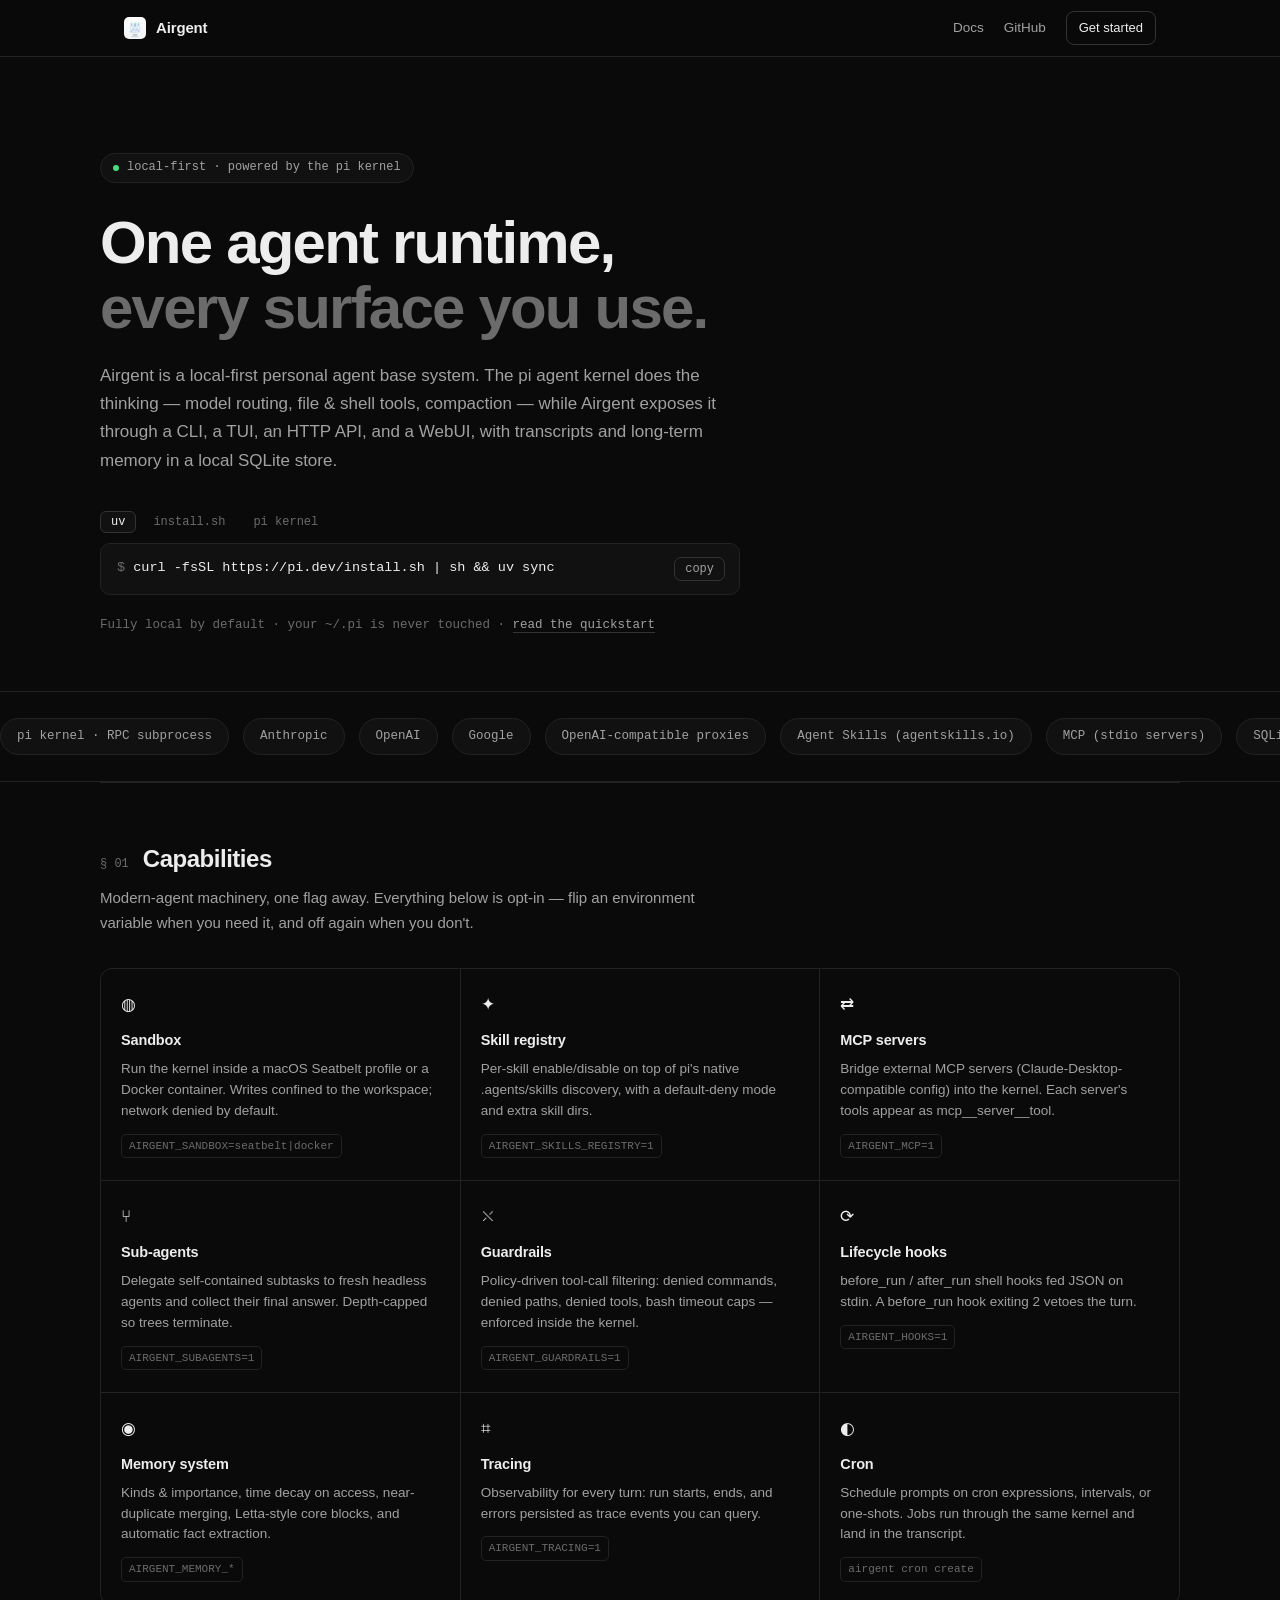
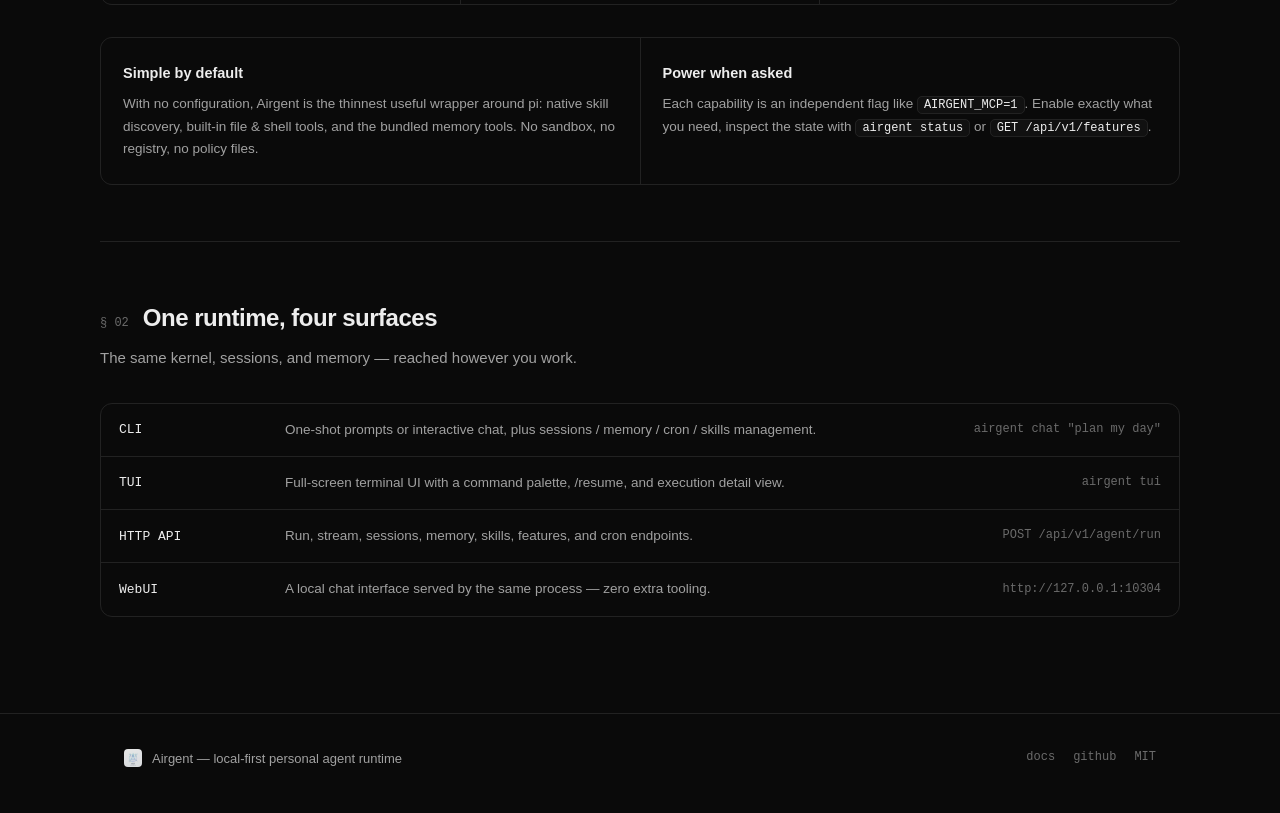
==== site/index.html @ 1155901c "feat(site): add project homepage and docs site for GitHub Pages Static site inspired by omp.sh: dark" ====
<!DOCTYPE html>
<html lang="en">
<head>
<meta charset="utf-8">
<meta name="viewport" content="width=device-width, initial-scale=1">
<title>Airgent — a local-first personal agent runtime</title>
<meta name="description" content="Airgent is a local-first personal agent runtime on the pi kernel: CLI, TUI, API, and WebUI over one local runtime, with opt-in sandbox, skills, MCP, subagents, guardrails, hooks, and an upgraded memory system.">
<link rel="icon" type="image/png" href="assets/airgent.png">
<link rel="stylesheet" href="assets/style.css">
</head>
<body>

<nav class="nav">
  <div class="nav-inner">
    <a class="brand" href="index.html"><img src="assets/airgent.png" alt="">Airgent</a>
    <div class="nav-spacer"></div>
    <a class="nav-link" href="docs.html">Docs</a>
    <a class="nav-link" href="https://github.com/Holidayrabbit/Airgent">GitHub</a>
    <a class="nav-cta" href="docs.html#/quickstart">Get started</a>
  </div>
</nav>

<header class="hero container">
  <div class="hero-kicker"><span class="dot"></span>local-first · powered by the pi kernel</div>
  <h1>One agent runtime,<br><span class="dim">every surface you use.</span></h1>
  <p class="sub">
    Airgent is a local-first personal agent base system. The pi agent kernel does the
    thinking — model routing, file &amp; shell tools, compaction — while Airgent exposes it
    through a CLI, a TUI, an HTTP API, and a WebUI, with transcripts and long-term memory
    in a local SQLite store.
  </p>

  <div class="install">
    <div style="flex:1">
      <div class="install-tabs" role="tablist">
        <button class="active" data-tab="uv">uv</button>
        <button data-tab="script">install.sh</button>
        <button data-tab="pi">pi kernel</button>
      </div>
      <div class="install-cmd">
        <code><span class="dollar">$</span> <span id="install-text">curl -fsSL https://pi.dev/install.sh | sh &amp;&amp; uv sync</span></code>
        <button class="copy-btn" data-copy-target="install-text">copy</button>
      </div>
    </div>
  </div>

  <div class="hero-meta">
    Fully local by default · your <code>~/.pi</code> is never touched · <a href="docs.html#/quickstart">read the quickstart</a>
  </div>
</header>

<div class="eco" aria-hidden="true">
  <div class="eco-track" id="eco-track">
    <span class="chip">pi kernel · RPC subprocess</span>
    <span class="chip">Anthropic</span>
    <span class="chip">OpenAI</span>
    <span class="chip">Google</span>
    <span class="chip">OpenAI-compatible proxies</span>
    <span class="chip">Agent Skills (agentskills.io)</span>
    <span class="chip">MCP (stdio servers)</span>
    <span class="chip">SQLite · WAL</span>
    <span class="chip">macOS Seatbelt</span>
    <span class="chip">Docker</span>
    <span class="chip">FastAPI</span>
    <span class="chip">Typer CLI</span>
    <span class="chip">prompt-toolkit TUI</span>
  </div>
</div>

<section class="section container">
  <div class="section-head"><span class="section-num">§ 01</span><h2>Capabilities</h2></div>
  <p class="section-sub">
    Modern-agent machinery, one flag away. Everything below is opt-in — flip an
    environment variable when you need it, and off again when you don't.
  </p>
  <div class="grid">
    <div class="card">
      <div class="icon">◍</div>
      <h3>Sandbox</h3>
      <p>Run the kernel inside a macOS Seatbelt profile or a Docker container. Writes confined to the workspace; network denied by default.</p>
      <span class="flag">AIRGENT_SANDBOX=seatbelt|docker</span>
    </div>
    <div class="card">
      <div class="icon">✦</div>
      <h3>Skill registry</h3>
      <p>Per-skill enable/disable on top of pi's native .agents/skills discovery, with a default-deny mode and extra skill dirs.</p>
      <span class="flag">AIRGENT_SKILLS_REGISTRY=1</span>
    </div>
    <div class="card">
      <div class="icon">⇄</div>
      <h3>MCP servers</h3>
      <p>Bridge external MCP servers (Claude-Desktop-compatible config) into the kernel. Each server's tools appear as mcp__server__tool.</p>
      <span class="flag">AIRGENT_MCP=1</span>
    </div>
    <div class="card">
      <div class="icon">⑂</div>
      <h3>Sub-agents</h3>
      <p>Delegate self-contained subtasks to fresh headless agents and collect their final answer. Depth-capped so trees terminate.</p>
      <span class="flag">AIRGENT_SUBAGENTS=1</span>
    </div>
    <div class="card">
      <div class="icon">⛌</div>
      <h3>Guardrails</h3>
      <p>Policy-driven tool-call filtering: denied commands, denied paths, denied tools, bash timeout caps — enforced inside the kernel.</p>
      <span class="flag">AIRGENT_GUARDRAILS=1</span>
    </div>
    <div class="card">
      <div class="icon">⟳</div>
      <h3>Lifecycle hooks</h3>
      <p>before_run / after_run shell hooks fed JSON on stdin. A before_run hook exiting 2 vetoes the turn.</p>
      <span class="flag">AIRGENT_HOOKS=1</span>
    </div>
    <div class="card">
      <div class="icon">◉</div>
      <h3>Memory system</h3>
      <p>Kinds &amp; importance, time decay on access, near-duplicate merging, Letta-style core blocks, and automatic fact extraction.</p>
      <span class="flag">AIRGENT_MEMORY_*</span>
    </div>
    <div class="card">
      <div class="icon">⌗</div>
      <h3>Tracing</h3>
      <p>Observability for every turn: run starts, ends, and errors persisted as trace events you can query.</p>
      <span class="flag">AIRGENT_TRACING=1</span>
    </div>
    <div class="card">
      <div class="icon">◐</div>
      <h3>Cron</h3>
      <p>Schedule prompts on cron expressions, intervals, or one-shots. Jobs run through the same kernel and land in the transcript.</p>
      <span class="flag">airgent cron create</span>
    </div>
  </div>

  <div class="optin">
    <div>
      <h3>Simple by default</h3>
      <p>With no configuration, Airgent is the thinnest useful wrapper around pi: native skill discovery, built-in file &amp; shell tools, and the bundled memory tools. No sandbox, no registry, no policy files.</p>
    </div>
    <div>
      <h3>Power when asked</h3>
      <p>Each capability is an independent flag like <code class="inline">AIRGENT_MCP=1</code>. Enable exactly what you need, inspect the state with <code class="inline">airgent status</code> or <code class="inline">GET /api/v1/features</code>.</p>
    </div>
  </div>
</section>

<section class="section container">
  <div class="section-head"><span class="section-num">§ 02</span><h2>One runtime, four surfaces</h2></div>
  <p class="section-sub">The same kernel, sessions, and memory — reached however you work.</p>
  <div class="surfaces">
    <div class="surfaces-row"><span class="name">CLI</span><span class="desc">One-shot prompts or interactive chat, plus sessions / memory / cron / skills management.</span><span class="cmd">airgent chat "plan my day"</span></div>
    <div class="surfaces-row"><span class="name">TUI</span><span class="desc">Full-screen terminal UI with a command palette, /resume, and execution detail view.</span><span class="cmd">airgent tui</span></div>
    <div class="surfaces-row"><span class="name">HTTP API</span><span class="desc">Run, stream, sessions, memory, skills, features, and cron endpoints.</span><span class="cmd">POST /api/v1/agent/run</span></div>
    <div class="surfaces-row"><span class="name">WebUI</span><span class="desc">A local chat interface served by the same process — zero extra tooling.</span><span class="cmd">http://127.0.0.1:10304</span></div>
  </div>
</section>

<footer>
  <div class="container footer-inner">
    <div class="left"><img src="assets/airgent.png" alt="">Airgent — local-first personal agent runtime</div>
    <div class="right">
      <a href="docs.html">docs</a>
      <a href="https://github.com/Holidayrabbit/Airgent">github</a>
      <span>MIT</span>
    </div>
  </div>
</footer>

<script src="assets/main.js"></script>
</body>
</html>
---- site/assets/style.css ----
/* Airgent site — minimal dark system, inspired by omp.sh */

:root {
  --bg: #0a0a0a;
  --bg-raised: #111111;
  --bg-hover: #161616;
  --border: #222222;
  --border-strong: #333333;
  --text: #ededed;
  --text-dim: #a1a1a1;
  --text-faint: #6b6b6b;
  --accent: #eaeaea;
  --green: #4ade80;
  --mono: ui-monospace, "JetBrains Mono", "SF Mono", Menlo, Consolas, monospace;
  --sans: -apple-system, BlinkMacSystemFont, "Segoe UI", "Inter", Roboto, "Helvetica Neue", sans-serif;
  --maxw: 1080px;
}

* { box-sizing: border-box; margin: 0; padding: 0; }

html { scroll-behavior: smooth; color-scheme: dark; }

body {
  background: var(--bg);
  color: var(--text);
  font-family: var(--sans);
  font-size: 15px;
  line-height: 1.65;
  -webkit-font-smoothing: antialiased;
  text-rendering: optimizeLegibility;
}

::selection { background: #ffffff22; }

a { color: inherit; text-decoration: none; }

.container { max-width: var(--maxw); margin: 0 auto; padding: 0 24px; }

/* ---------------------------------------------------------------- nav */
.nav {
  position: sticky; top: 0; z-index: 50;
  background: rgba(10, 10, 10, 0.82);
  backdrop-filter: blur(12px);
  -webkit-backdrop-filter: blur(12px);
  border-bottom: 1px solid var(--border);
}
.nav-inner {
  display: flex; align-items: center; gap: 20px;
  height: 56px; max-width: var(--maxw); margin: 0 auto; padding: 0 24px;
}
.brand { display: flex; align-items: center; gap: 10px; font-weight: 600; letter-spacing: -0.01em; }
.brand img { width: 22px; height: 22px; border-radius: 5px; }
.nav-spacer { flex: 1; }
.nav a.nav-link { color: var(--text-dim); font-size: 13.5px; transition: color .15s; }
.nav a.nav-link:hover { color: var(--text); }
.nav a.nav-cta {
  font-size: 13px; color: var(--text);
  border: 1px solid var(--border-strong); border-radius: 8px;
  padding: 5px 12px; transition: border-color .15s, background .15s;
}
.nav a.nav-cta:hover { border-color: #555; background: var(--bg-hover); }

/* ---------------------------------------------------------------- hero */
.hero { padding: 96px 0 56px; }
.hero-kicker {
  display: inline-flex; align-items: center; gap: 8px;
  font-family: var(--mono); font-size: 12px; color: var(--text-dim);
  border: 1px solid var(--border); border-radius: 999px;
  padding: 4px 12px; margin-bottom: 28px;
  background: var(--bg-raised);
}
.hero-kicker .dot { width: 6px; height: 6px; border-radius: 50%; background: var(--green); }
.hero h1 {
  font-size: clamp(38px, 6vw, 60px);
  line-height: 1.08; letter-spacing: -0.03em; font-weight: 650;
  max-width: 820px;
}
.hero h1 .dim { color: var(--text-faint); }
.hero p.sub {
  margin-top: 22px; font-size: 17px; color: var(--text-dim); max-width: 640px;
}

/* install box */
.install { margin-top: 36px; display: flex; gap: 10px; align-items: stretch; max-width: 640px; }
.install-tabs { display: flex; gap: 6px; margin-bottom: 10px; }
.install-tabs button {
  font-family: var(--mono); font-size: 12px; color: var(--text-faint);
  background: none; border: 1px solid transparent; border-radius: 6px;
  padding: 3px 10px; cursor: pointer;
}
.install-tabs button.active { color: var(--text); border-color: var(--border-strong); background: var(--bg-raised); }
.install-cmd {
  flex: 1; display: flex; align-items: center; justify-content: space-between; gap: 12px;
  background: var(--bg-raised); border: 1px solid var(--border); border-radius: 10px;
  padding: 13px 14px 13px 16px;
  font-family: var(--mono); font-size: 13.5px;
}
.install-cmd .dollar { color: var(--text-faint); user-select: none; }
.install-cmd code { color: var(--text); overflow-x: auto; white-space: nowrap; }
.copy-btn {
  flex-shrink: 0; font-family: var(--mono); font-size: 12px;
  color: var(--text-dim); background: none; border: 1px solid var(--border-strong);
  border-radius: 7px; padding: 4px 10px; cursor: pointer; transition: all .15s;
}
.copy-btn:hover { color: var(--text); border-color: #555; }
.copy-btn.copied { color: var(--green); border-color: #2c4a38; }

.hero-meta { margin-top: 20px; font-family: var(--mono); font-size: 12.5px; color: var(--text-faint); }
.hero-meta a { color: var(--text-dim); border-bottom: 1px solid var(--border-strong); }
.hero-meta a:hover { color: var(--text); }

/* ---------------------------------------------------------------- sections */
.section { padding: 56px 0; border-top: 1px solid var(--border); }
.section-head { display: flex; align-items: baseline; gap: 14px; margin-bottom: 8px; }
.section-num { font-family: var(--mono); font-size: 12px; color: var(--text-faint); }
.section h2 { font-size: 24px; letter-spacing: -0.02em; font-weight: 620; }
.section .section-sub { color: var(--text-dim); max-width: 620px; margin-bottom: 32px; }

/* feature grid */
.grid { display: grid; grid-template-columns: repeat(3, 1fr); gap: 1px; background: var(--border); border: 1px solid var(--border); border-radius: 12px; overflow: hidden; }
.card { background: var(--bg); padding: 22px 20px; transition: background .15s; }
.card:hover { background: var(--bg-hover); }
.card .icon { font-size: 17px; margin-bottom: 10px; }
.card h3 { font-size: 14.5px; font-weight: 600; margin-bottom: 6px; letter-spacing: -0.01em; }
.card p { font-size: 13.5px; color: var(--text-dim); line-height: 1.55; }
.card .flag { display: inline-block; margin-top: 12px; font-family: var(--mono); font-size: 11px; color: var(--text-faint); border: 1px solid var(--border); border-radius: 5px; padding: 2px 7px; }

/* ecosystem marquee */
.eco { overflow: hidden; border-top: 1px solid var(--border); border-bottom: 1px solid var(--border); padding: 26px 0; }
.eco-track { display: flex; gap: 14px; width: max-content; animation: scroll 36s linear infinite; }
.eco:hover .eco-track { animation-play-state: paused; }
@keyframes scroll { from { transform: translateX(0); } to { transform: translateX(-50%); } }
.chip {
  font-family: var(--mono); font-size: 12.5px; color: var(--text-dim);
  border: 1px solid var(--border); border-radius: 999px; padding: 7px 16px;
  white-space: nowrap; background: var(--bg-raised);
}

/* default-off banner */
.optin { display: grid; grid-template-columns: 1fr 1fr; gap: 1px; background: var(--border); border: 1px solid var(--border); border-radius: 12px; overflow: hidden; margin-top: 32px; }
.optin > div { background: var(--bg); padding: 24px 22px; }
.optin h3 { font-size: 14.5px; margin-bottom: 8px; font-weight: 600; }
.optin p { font-size: 13.5px; color: var(--text-dim); }
.optin code.inline { font-family: var(--mono); font-size: 12px; color: var(--text); background: var(--bg-raised); border: 1px solid var(--border); border-radius: 5px; padding: 1px 6px; }

/* surfaces table */
.surfaces { margin-top: 30px; border: 1px solid var(--border); border-radius: 12px; overflow: hidden; }
.surfaces-row { display: grid; grid-template-columns: 150px 1fr auto; gap: 16px; padding: 15px 18px; border-bottom: 1px solid var(--border); align-items: center; }
.surfaces-row:last-child { border-bottom: none; }
.surfaces-row .name { font-family: var(--mono); font-size: 13px; color: var(--text); }
.surfaces-row .desc { font-size: 13.5px; color: var(--text-dim); }
.surfaces-row .cmd { font-family: var(--mono); font-size: 12px; color: var(--text-faint); }
@media (max-width: 720px) { .surfaces-row { grid-template-columns: 110px 1fr; } .surfaces-row .cmd { display: none; } }

/* ---------------------------------------------------------------- footer */
footer { border-top: 1px solid var(--border); padding: 34px 0 44px; margin-top: 40px; }
.footer-inner { display: flex; align-items: center; justify-content: space-between; gap: 16px; flex-wrap: wrap; }
.footer-inner .left { display: flex; align-items: center; gap: 10px; color: var(--text-dim); font-size: 13px; }
.footer-inner .left img { width: 18px; height: 18px; border-radius: 4px; opacity: .9; }
.footer-inner .right { font-family: var(--mono); font-size: 12px; color: var(--text-faint); display: flex; gap: 18px; }
.footer-inner .right a:hover { color: var(--text); }

/* ================================================================= DOCS */
.docs-shell { display: grid; grid-template-columns: 240px minmax(0, 1fr); gap: 48px; max-width: 1140px; margin: 0 auto; padding: 0 24px; }
@media (max-width: 860px) {
  .docs-shell { grid-template-columns: 1fr; gap: 0; }
  .sidebar { position: static !important; border-right: none !important; padding: 20px 0 0 !important; }
  .sidebar .group { margin-bottom: 8px; }
  .sidebar .links { display: none; }
  .sidebar .group.open .links { display: block; }
}

.sidebar { position: sticky; top: 56px; height: calc(100vh - 56px); overflow-y: auto; padding: 32px 20px 40px 0; border-right: 1px solid var(--border); }
.sidebar .group { margin-bottom: 26px; }
.sidebar .group-label { font-family: var(--mono); font-size: 11px; text-transform: uppercase; letter-spacing: .08em; color: var(--text-faint); margin-bottom: 10px; }
.sidebar .links a { display: block; font-size: 13.5px; color: var(--text-dim); padding: 4px 10px; border-radius: 6px; margin-left: -10px; }
.sidebar .links a:hover { color: var(--text); background: var(--bg-hover); }
.sidebar .links a.active { color: var(--text); background: var(--bg-raised); }

.docs-main { padding: 40px 0 80px; min-width: 0; }
.crumb { font-family: var(--mono); font-size: 12px; color: var(--text-faint); margin-bottom: 18px; }
.crumb b { color: var(--text-dim); font-weight: 500; }

.doc-page { display: none; max-width: 720px; }
.doc-page.active { display: block; animation: fadein .18s ease; }
@keyframes fadein { from { opacity: 0; transform: translateY(4px); } to { opacity: 1; transform: none; } }

.doc-page .eyebrow { font-family: var(--mono); font-size: 12px; color: var(--text-faint); margin-bottom: 14px; }
.doc-page h1 { font-size: 32px; letter-spacing: -0.02em; font-weight: 650; margin-bottom: 14px; }
.doc-page h2 { font-size: 19px; font-weight: 620; letter-spacing: -0.01em; margin: 40px 0 12px; }
.doc-page h3 { font-size: 15.5px; font-weight: 600; margin: 28px 0 8px; }
.doc-page p { color: var(--text-dim); margin: 12px 0; }
.doc-page p strong, .doc-page li strong { color: var(--text); font-weight: 600; }
.doc-page ul, .doc-page ol { color: var(--text-dim); margin: 12px 0 12px 22px; }
.doc-page li { margin: 6px 0; }
.doc-page code.inline, p code, li code, td code {
  font-family: var(--mono); font-size: 12.5px; color: var(--text);
  background: var(--bg-raised); border: 1px solid var(--border); border-radius: 5px; padding: 1px 6px;
}

pre.block {
  background: var(--bg-raised); border: 1px solid var(--border); border-radius: 10px;
  padding: 14px 16px; overflow-x: auto; margin: 16px 0;
  font-family: var(--mono); font-size: 13px; line-height: 1.6; color: var(--text);
}
pre.block .c { color: var(--text-faint); }

table.tbl { width: 100%; border-collapse: collapse; margin: 18px 0; font-size: 13.5px; }
table.tbl th { text-align: left; font-family: var(--mono); font-size: 11.5px; text-transform: uppercase; letter-spacing: .06em; color: var(--text-faint); font-weight: 500; padding: 8px 12px; border-bottom: 1px solid var(--border-strong); }
table.tbl td { padding: 9px 12px; border-bottom: 1px solid var(--border); color: var(--text-dim); vertical-align: top; }
table.tbl tr:last-child td { border-bottom: none; }
table.tbl td:first-child { white-space: nowrap; }

.callout {
  border: 1px solid var(--border); border-left: 2px solid var(--text-dim);
  border-radius: 8px; background: var(--bg-raised);
  padding: 12px 16px; margin: 18px 0; font-size: 13.5px; color: var(--text-dim);
}
.callout b { color: var(--text); }

.pager { display: flex; justify-content: space-between; gap: 12px; margin-top: 56px; padding-top: 20px; border-top: 1px solid var(--border); }
.pager a { font-size: 13.5px; color: var(--text-dim); }
.pager a:hover { color: var(--text); }
.pager .label { display: block; font-family: var(--mono); font-size: 11px; color: var(--text-faint); margin-bottom: 3px; }
.pager a.next { text-align: right; }

@media (max-width: 860px) {
  .grid { grid-template-columns: repeat(2, 1fr); }
  .optin { grid-template-columns: 1fr; }
}
@media (max-width: 560px) {
  .grid { grid-template-columns: 1fr; }
  .hero { padding: 64px 0 40px; }
  .install { flex-direction: column; }
}
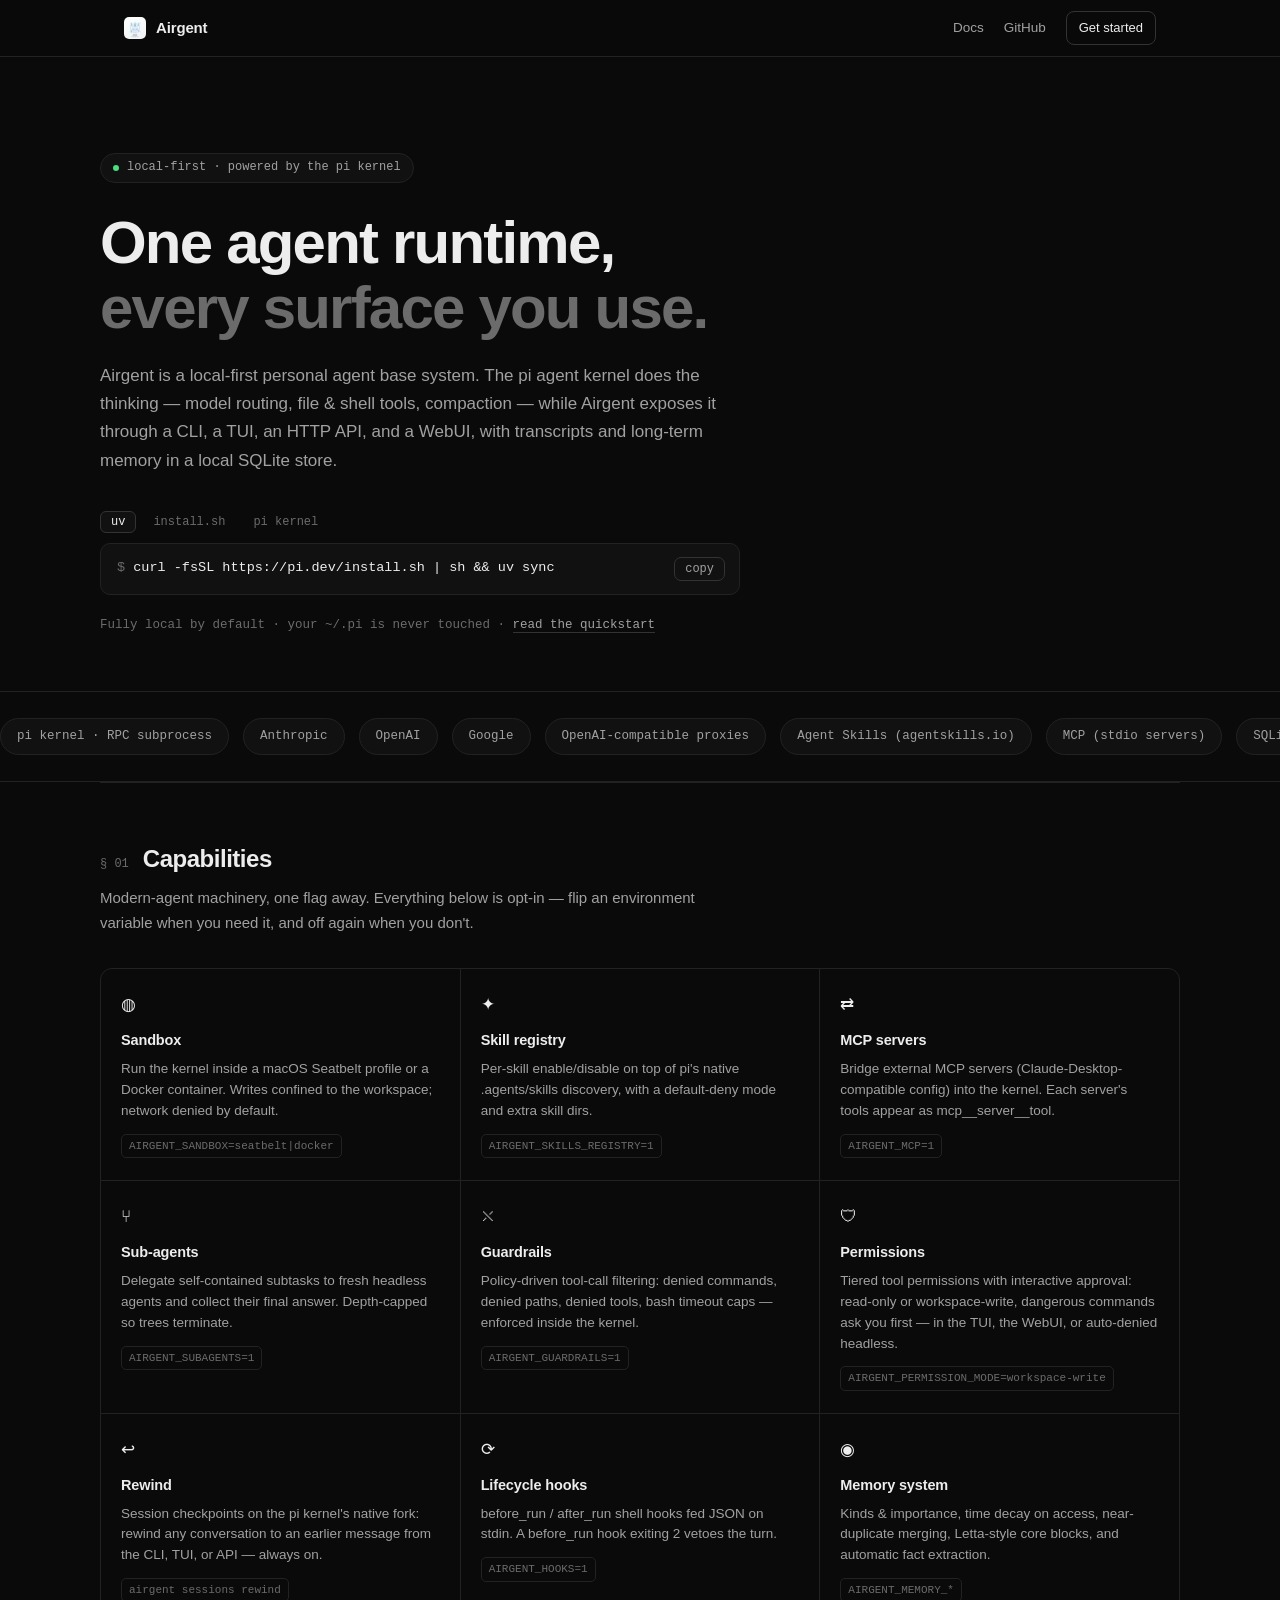
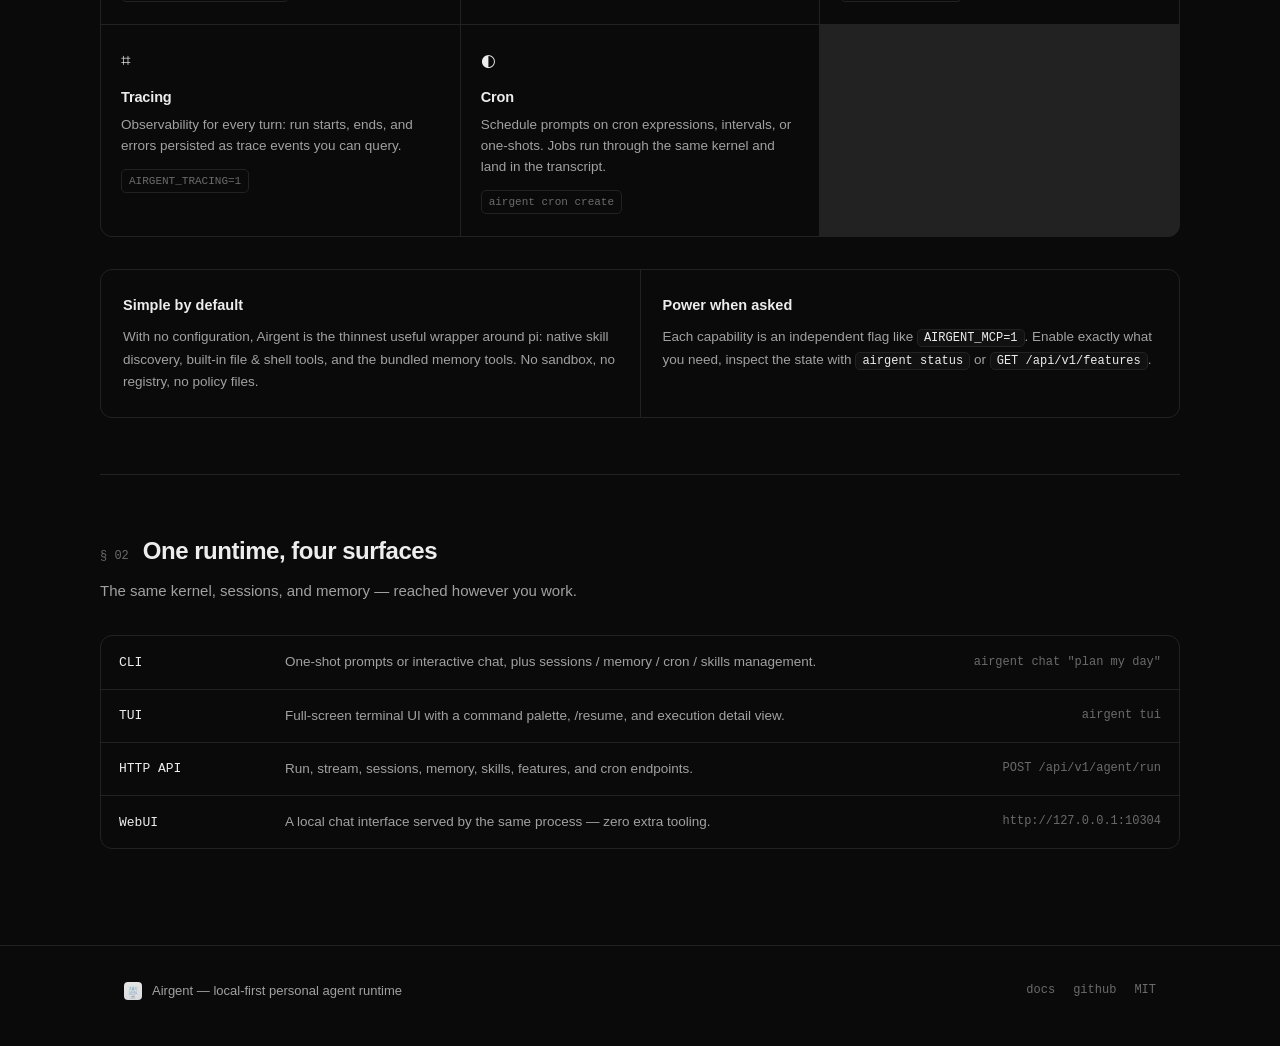
==== commit 0ce9bf78: "feat: interactive permission tiers and session rewind (pi fork checkpoints) Permission system (AIRGE" ====
--- a/site/index.html
+++ b/site/index.html
@@ -105,6 +105,18 @@
       <span class="flag">AIRGENT_GUARDRAILS=1</span>
     </div>
     <div class="card">
+      <div class="icon">🛡</div>
+      <h3>Permissions</h3>
+      <p>Tiered tool permissions with interactive approval: read-only or workspace-write, dangerous commands ask you first — in the TUI, the WebUI, or auto-denied headless.</p>
+      <span class="flag">AIRGENT_PERMISSION_MODE=workspace-write</span>
+    </div>
+    <div class="card">
+      <div class="icon">↩</div>
+      <h3>Rewind</h3>
+      <p>Session checkpoints on the pi kernel's native fork: rewind any conversation to an earlier message from the CLI, TUI, or API — always on.</p>
+      <span class="flag">airgent sessions rewind</span>
+    </div>
+    <div class="card">
       <div class="icon">⟳</div>
       <h3>Lifecycle hooks</h3>
       <p>before_run / after_run shell hooks fed JSON on stdin. A before_run hook exiting 2 vetoes the turn.</p>
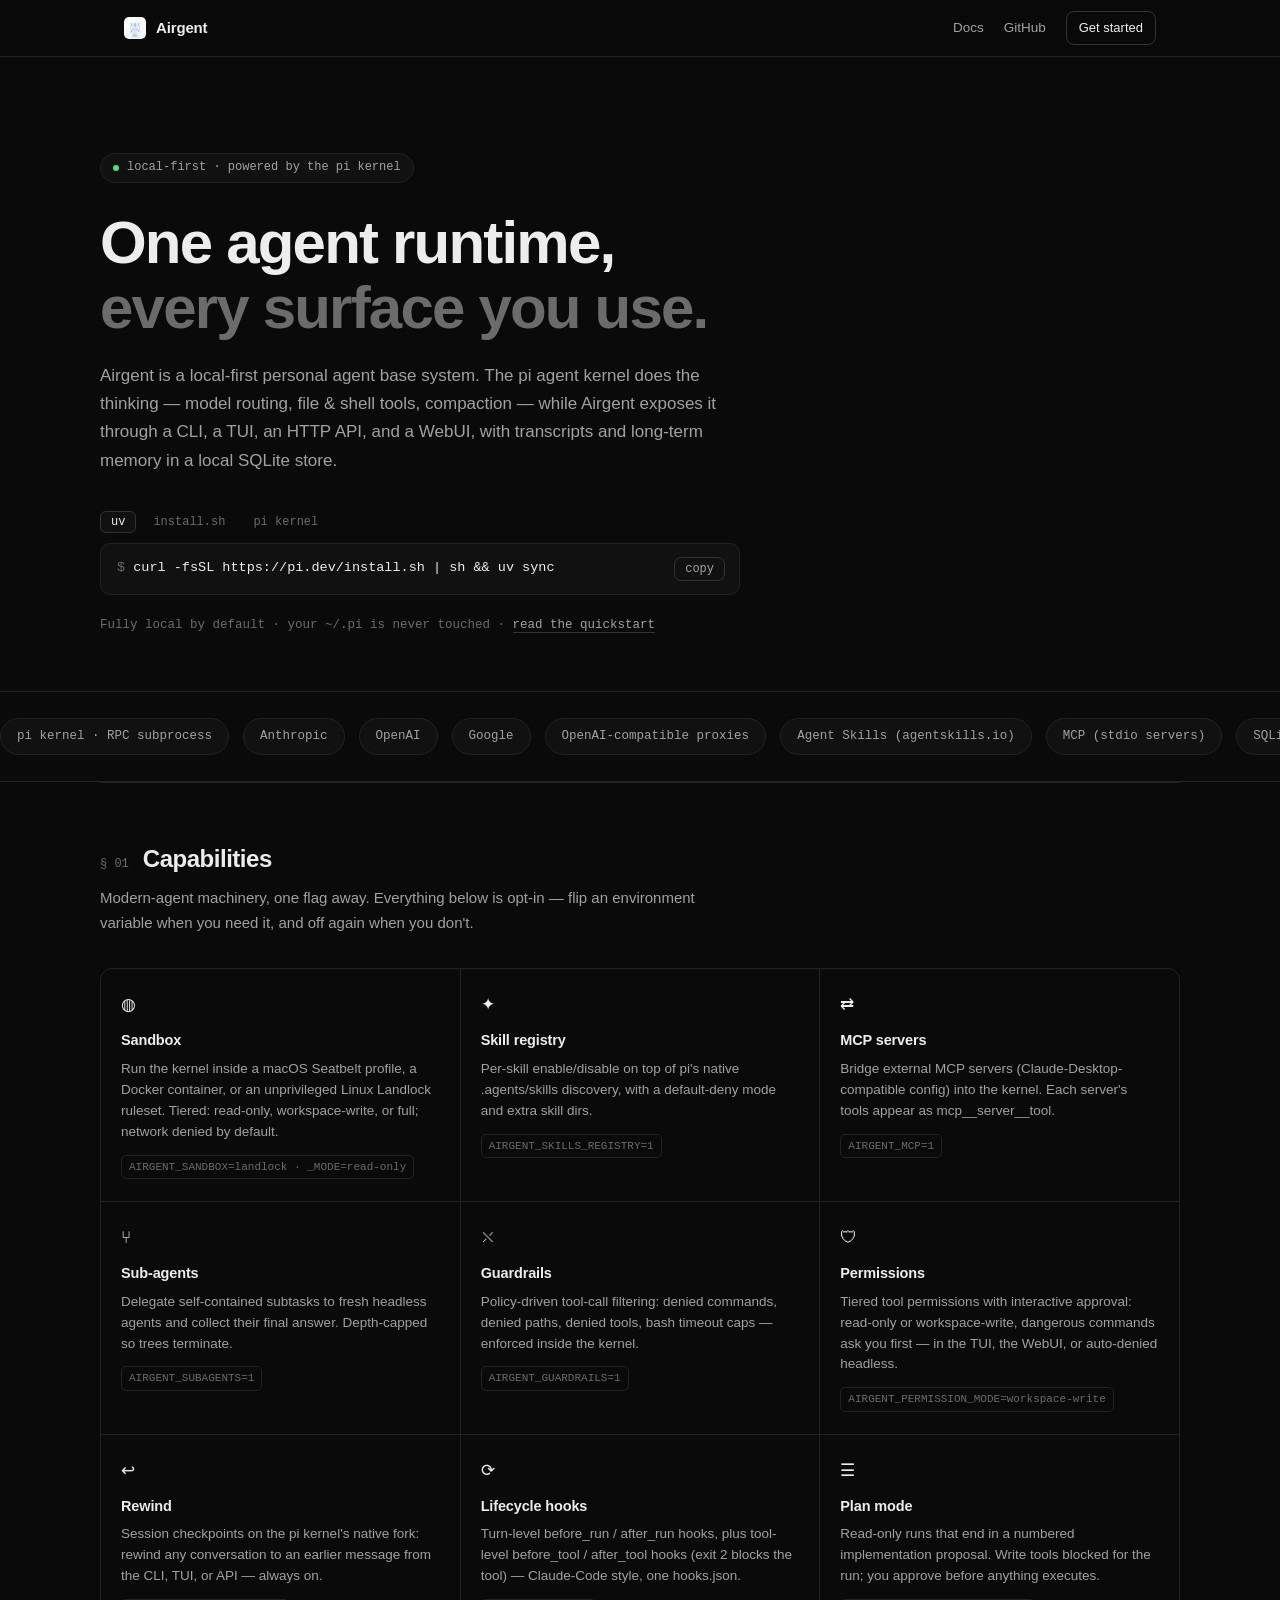
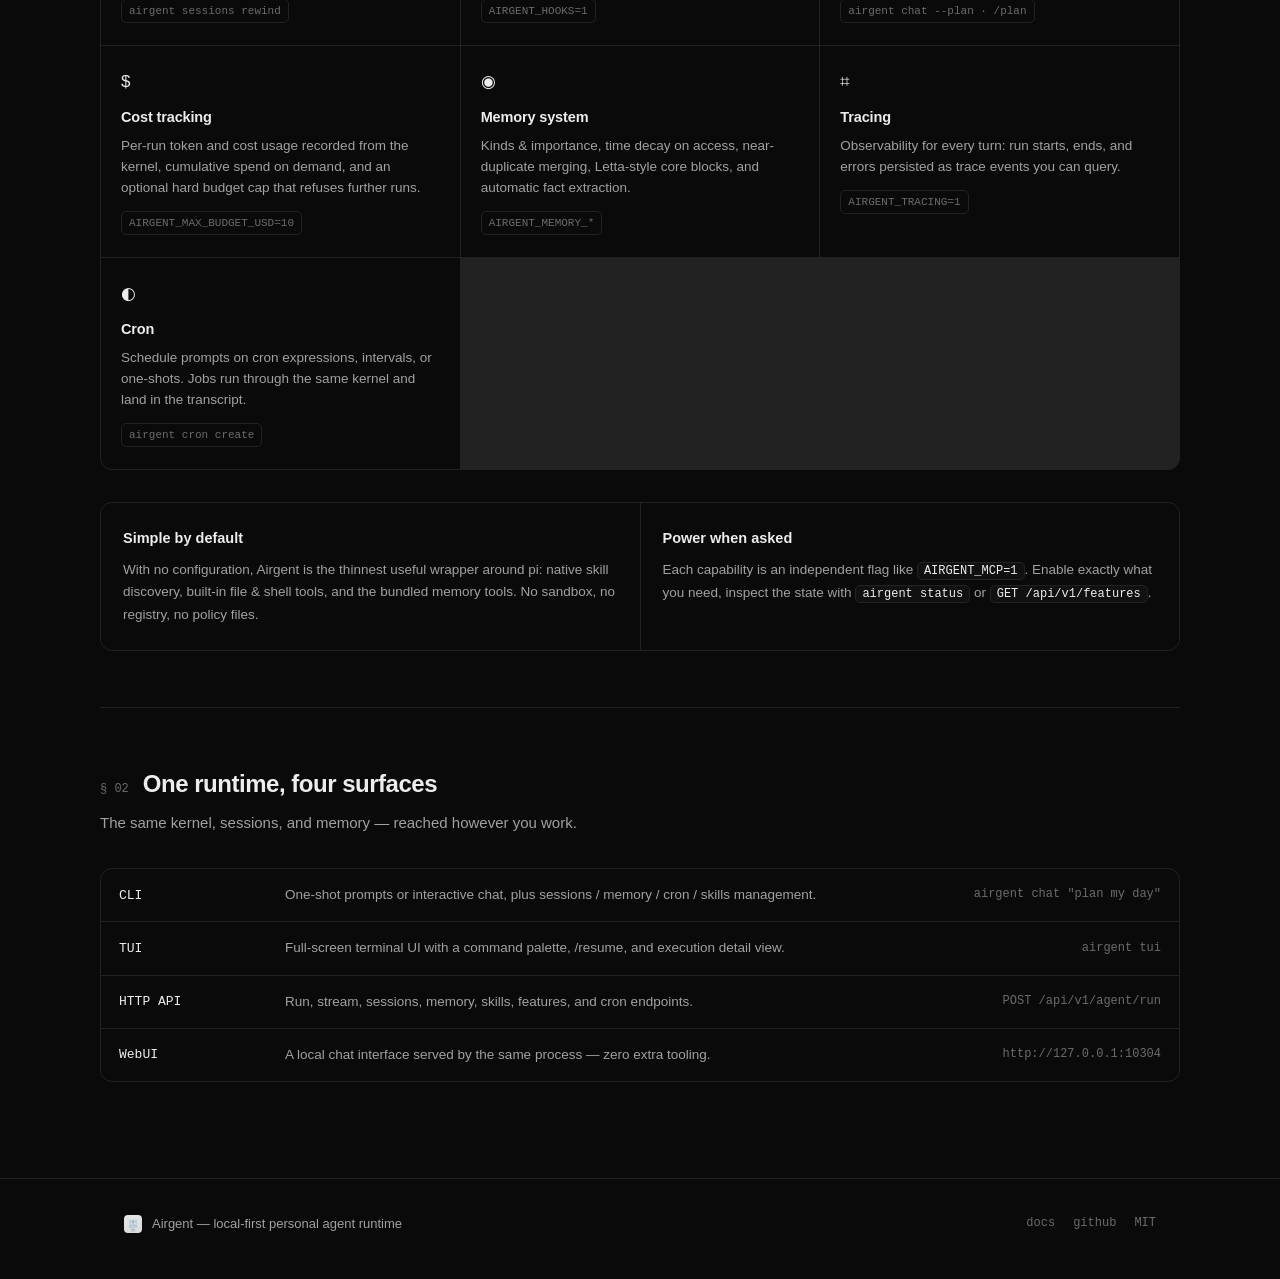
==== commit cac71939: "feat: sandbox tiers + landlock, tool hooks, plan mode, cost tracking Sandbox tiers (AIRGENT_SANDBOX_" ====
--- a/site/index.html
+++ b/site/index.html
@@ -77,8 +77,8 @@
     <div class="card">
       <div class="icon">◍</div>
       <h3>Sandbox</h3>
-      <p>Run the kernel inside a macOS Seatbelt profile or a Docker container. Writes confined to the workspace; network denied by default.</p>
-      <span class="flag">AIRGENT_SANDBOX=seatbelt|docker</span>
+      <p>Run the kernel inside a macOS Seatbelt profile, a Docker container, or an unprivileged Linux Landlock ruleset. Tiered: read-only, workspace-write, or full; network denied by default.</p>
+      <span class="flag">AIRGENT_SANDBOX=landlock · _MODE=read-only</span>
     </div>
     <div class="card">
       <div class="icon">✦</div>
@@ -119,8 +119,20 @@
     <div class="card">
       <div class="icon">⟳</div>
       <h3>Lifecycle hooks</h3>
-      <p>before_run / after_run shell hooks fed JSON on stdin. A before_run hook exiting 2 vetoes the turn.</p>
+      <p>Turn-level before_run / after_run hooks, plus tool-level before_tool / after_tool hooks (exit 2 blocks the tool) — Claude-Code style, one hooks.json.</p>
       <span class="flag">AIRGENT_HOOKS=1</span>
+    </div>
+    <div class="card">
+      <div class="icon">☰</div>
+      <h3>Plan mode</h3>
+      <p>Read-only runs that end in a numbered implementation proposal. Write tools blocked for the run; you approve before anything executes.</p>
+      <span class="flag">airgent chat --plan · /plan</span>
+    </div>
+    <div class="card">
+      <div class="icon">$</div>
+      <h3>Cost tracking</h3>
+      <p>Per-run token and cost usage recorded from the kernel, cumulative spend on demand, and an optional hard budget cap that refuses further runs.</p>
+      <span class="flag">AIRGENT_MAX_BUDGET_USD=10</span>
     </div>
     <div class="card">
       <div class="icon">◉</div>
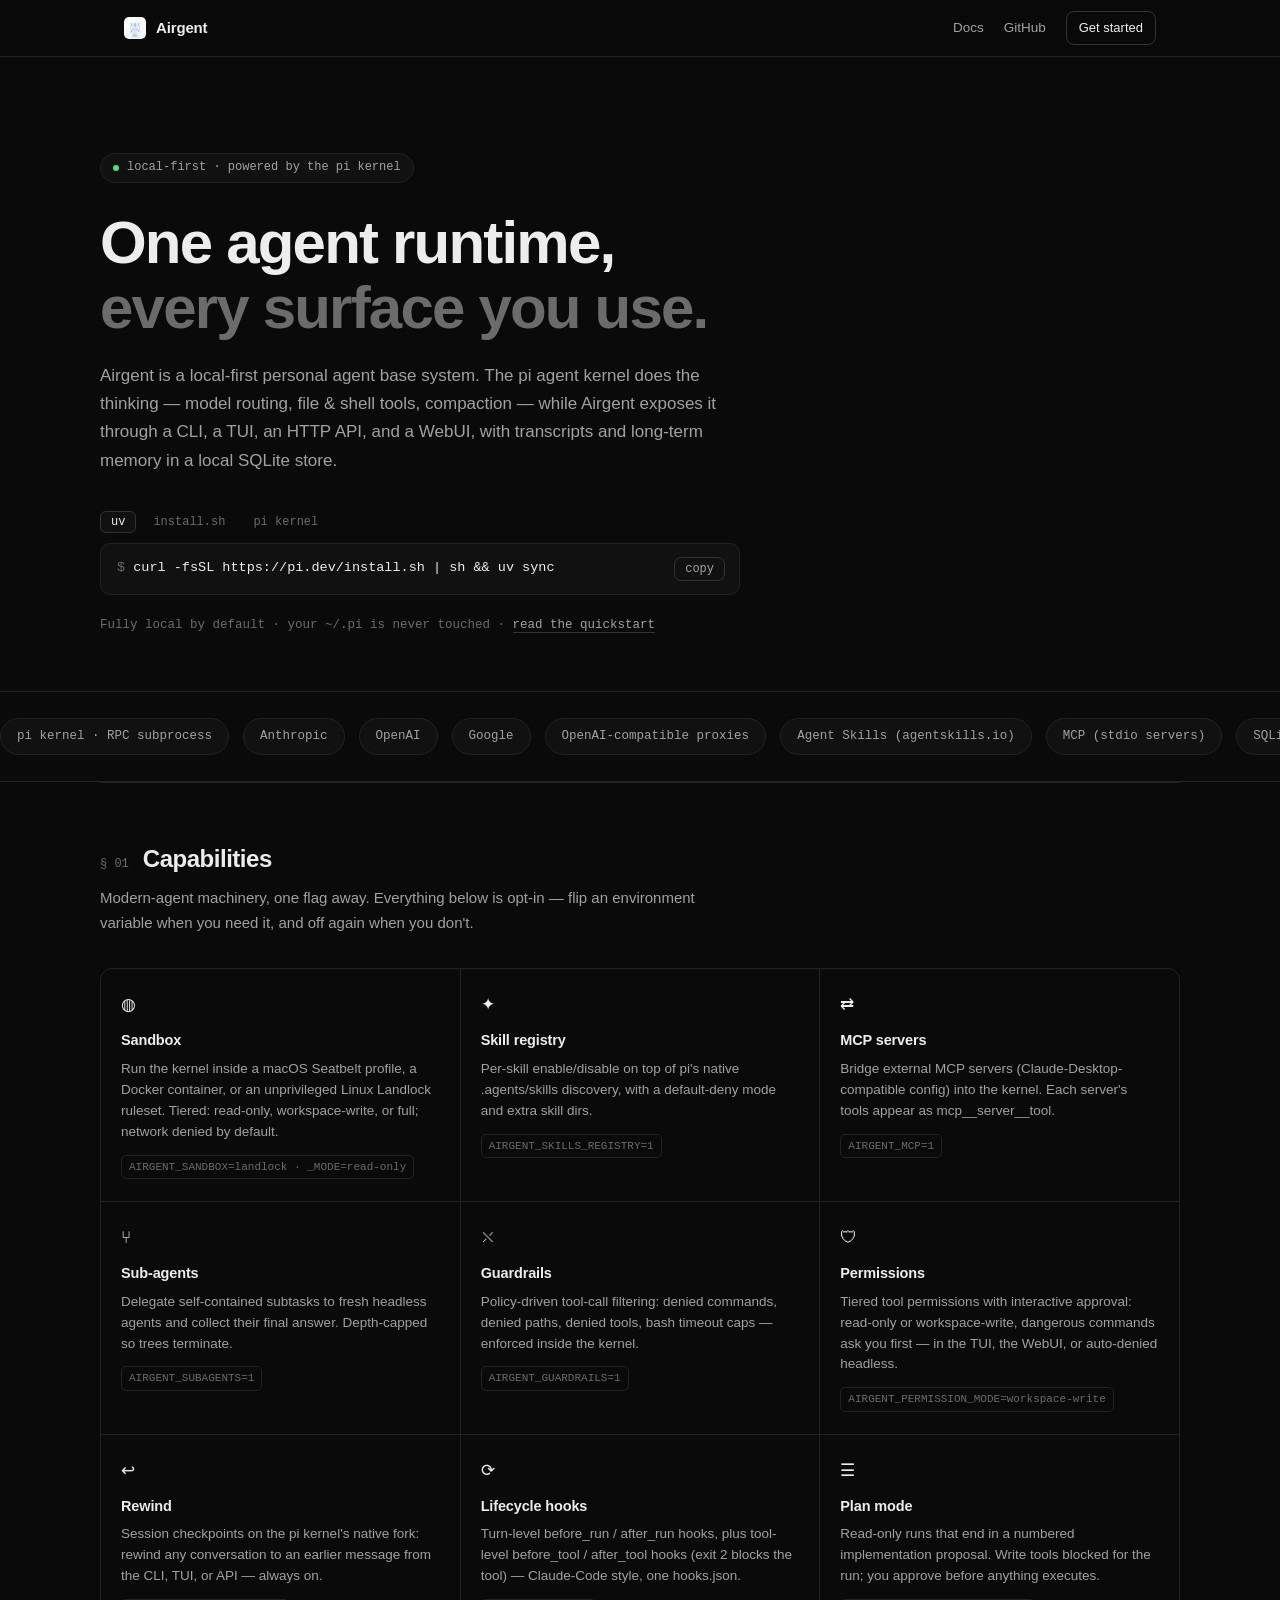
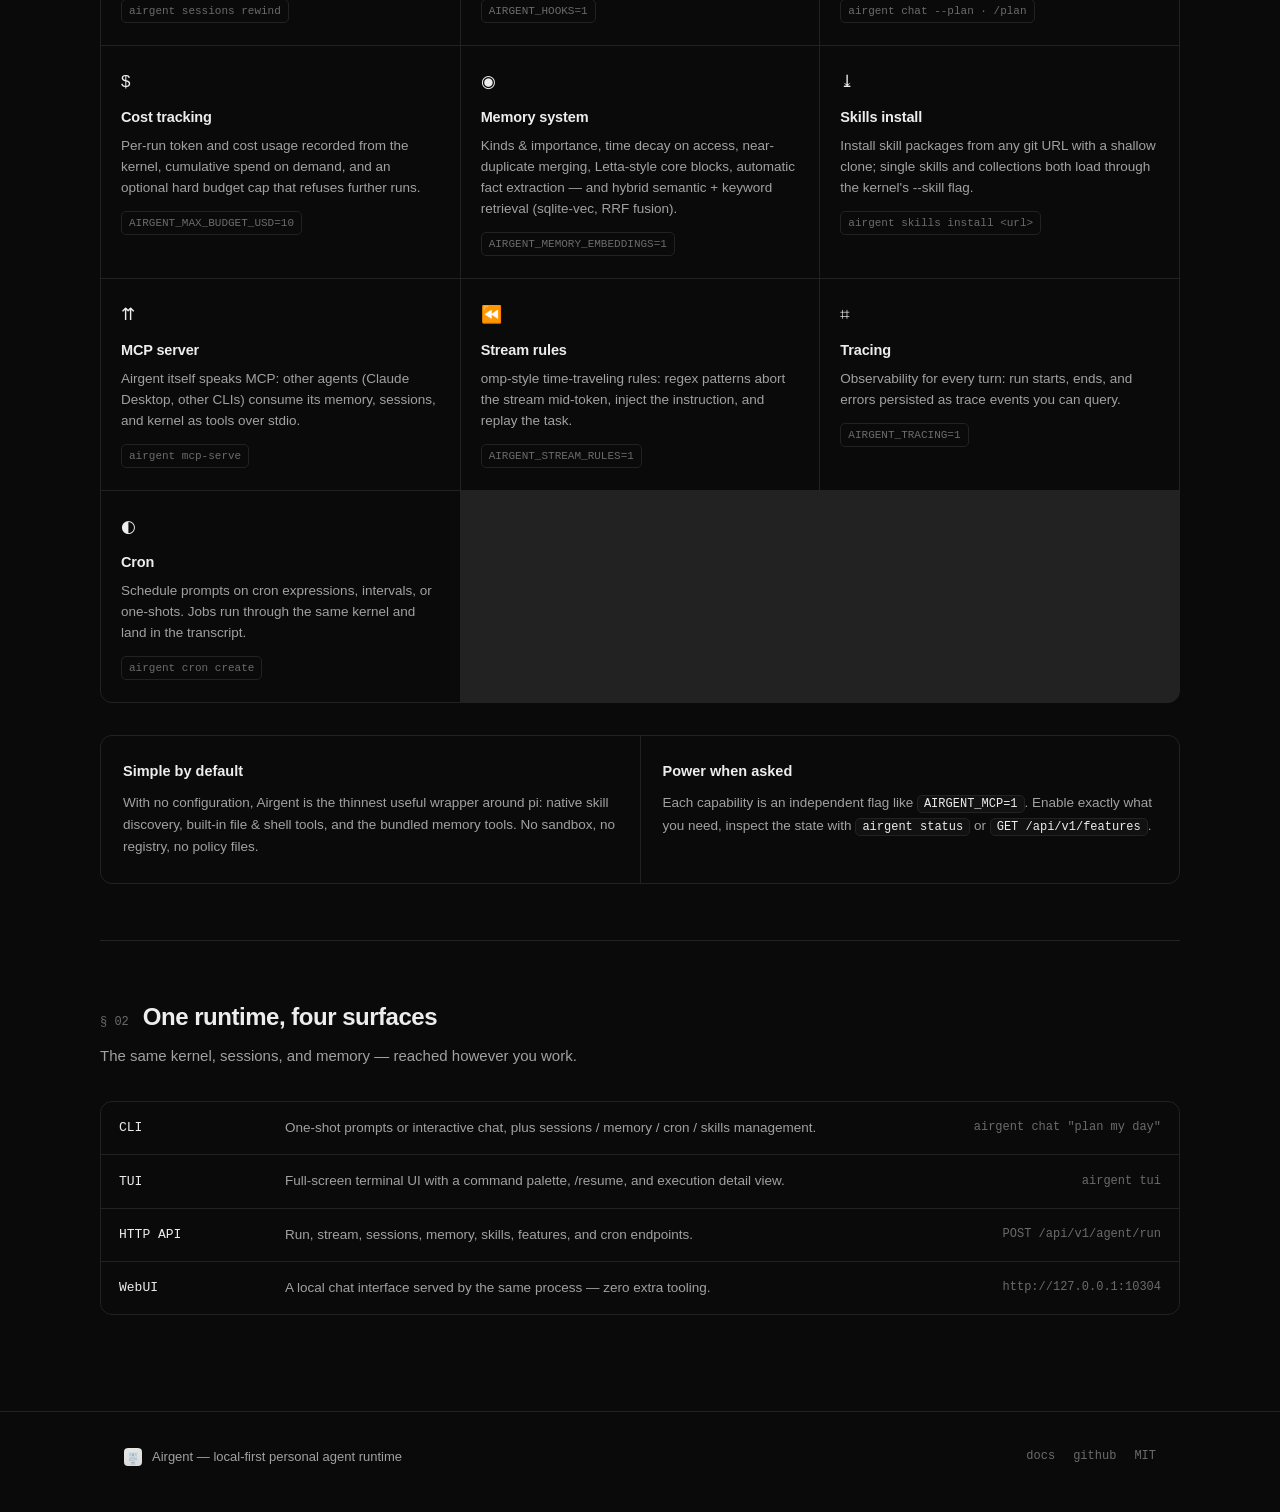
==== commit 065cdb10: "feat: hybrid memory retrieval, skills install, MCP server, stream rules Hybrid memory retrieval (AIR" ====
--- a/site/index.html
+++ b/site/index.html
@@ -137,8 +137,26 @@
     <div class="card">
       <div class="icon">◉</div>
       <h3>Memory system</h3>
-      <p>Kinds &amp; importance, time decay on access, near-duplicate merging, Letta-style core blocks, and automatic fact extraction.</p>
-      <span class="flag">AIRGENT_MEMORY_*</span>
+      <p>Kinds &amp; importance, time decay on access, near-duplicate merging, Letta-style core blocks, automatic fact extraction — and hybrid semantic + keyword retrieval (sqlite-vec, RRF fusion).</p>
+      <span class="flag">AIRGENT_MEMORY_EMBEDDINGS=1</span>
+    </div>
+    <div class="card">
+      <div class="icon">⤓</div>
+      <h3>Skills install</h3>
+      <p>Install skill packages from any git URL with a shallow clone; single skills and collections both load through the kernel's --skill flag.</p>
+      <span class="flag">airgent skills install &lt;url&gt;</span>
+    </div>
+    <div class="card">
+      <div class="icon">⇈</div>
+      <h3>MCP server</h3>
+      <p>Airgent itself speaks MCP: other agents (Claude Desktop, other CLIs) consume its memory, sessions, and kernel as tools over stdio.</p>
+      <span class="flag">airgent mcp-serve</span>
+    </div>
+    <div class="card">
+      <div class="icon">⏪</div>
+      <h3>Stream rules</h3>
+      <p>omp-style time-traveling rules: regex patterns abort the stream mid-token, inject the instruction, and replay the task.</p>
+      <span class="flag">AIRGENT_STREAM_RULES=1</span>
     </div>
     <div class="card">
       <div class="icon">⌗</div>
